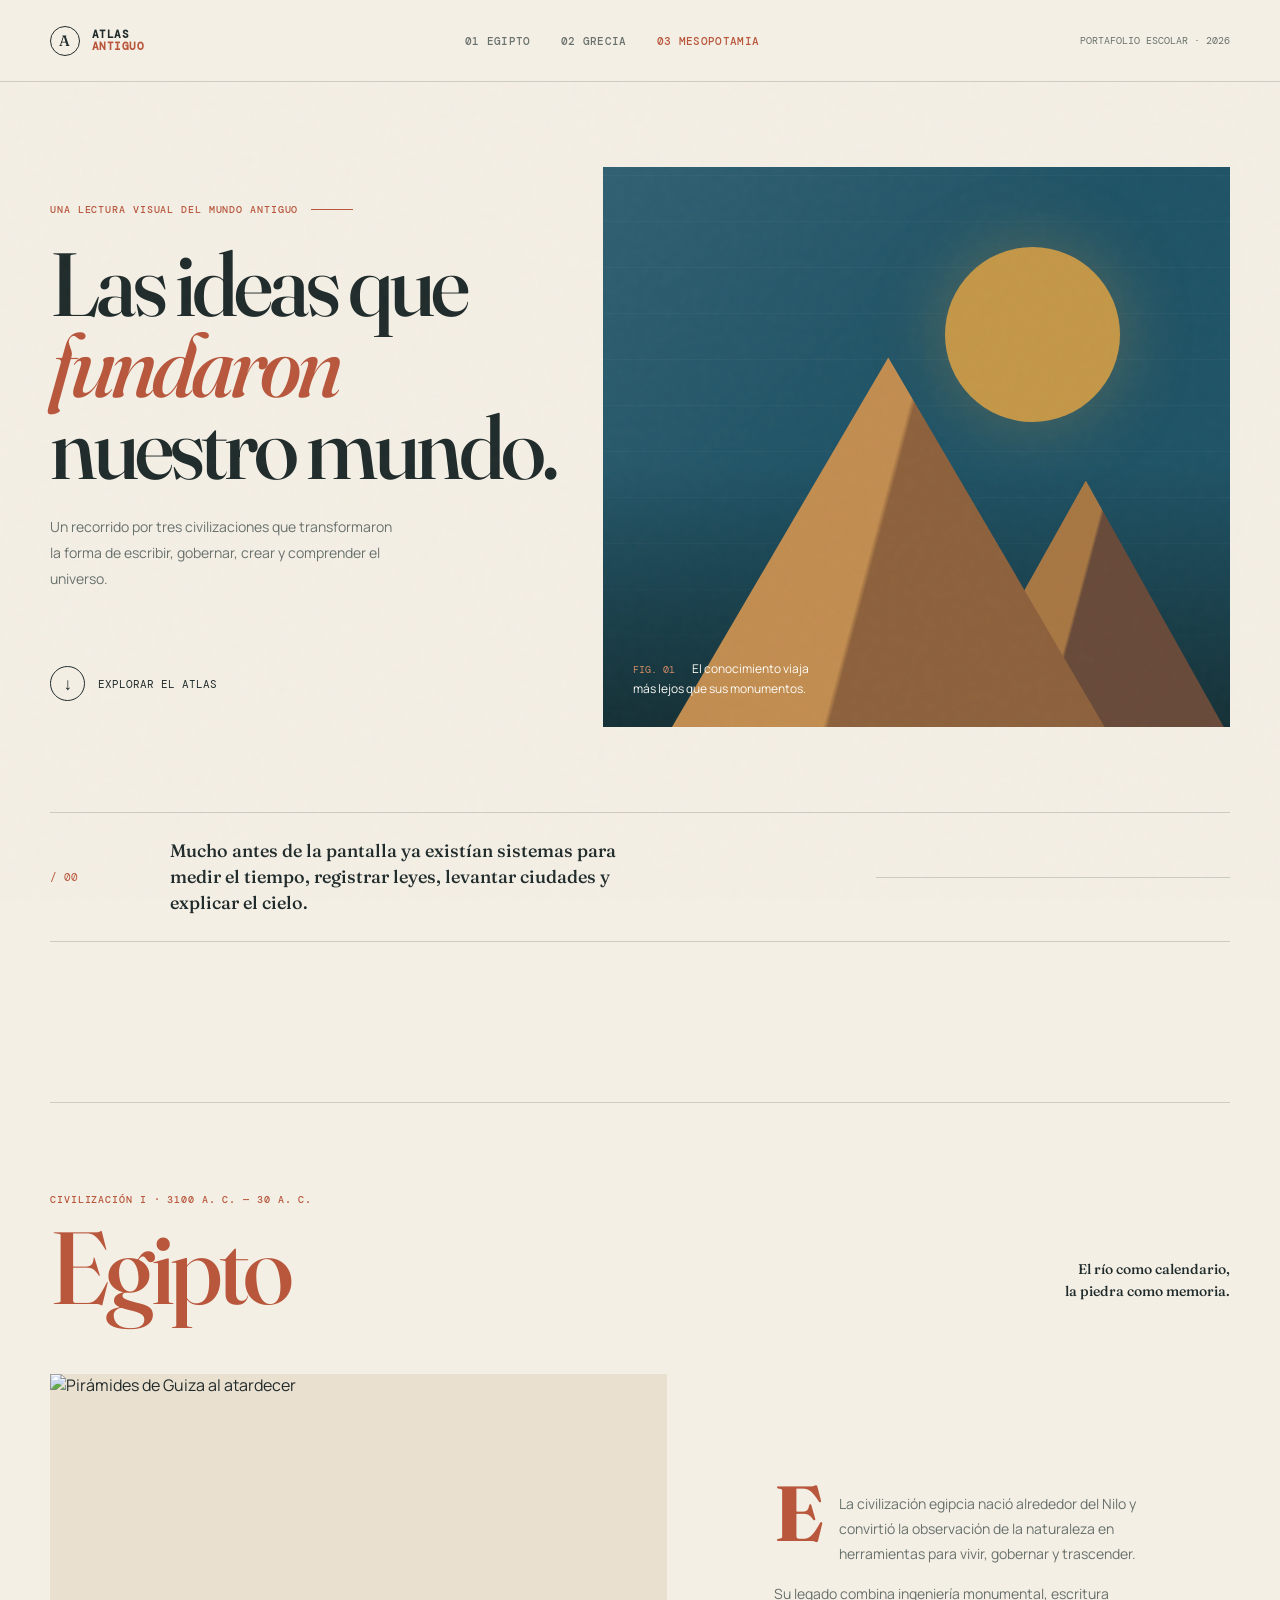
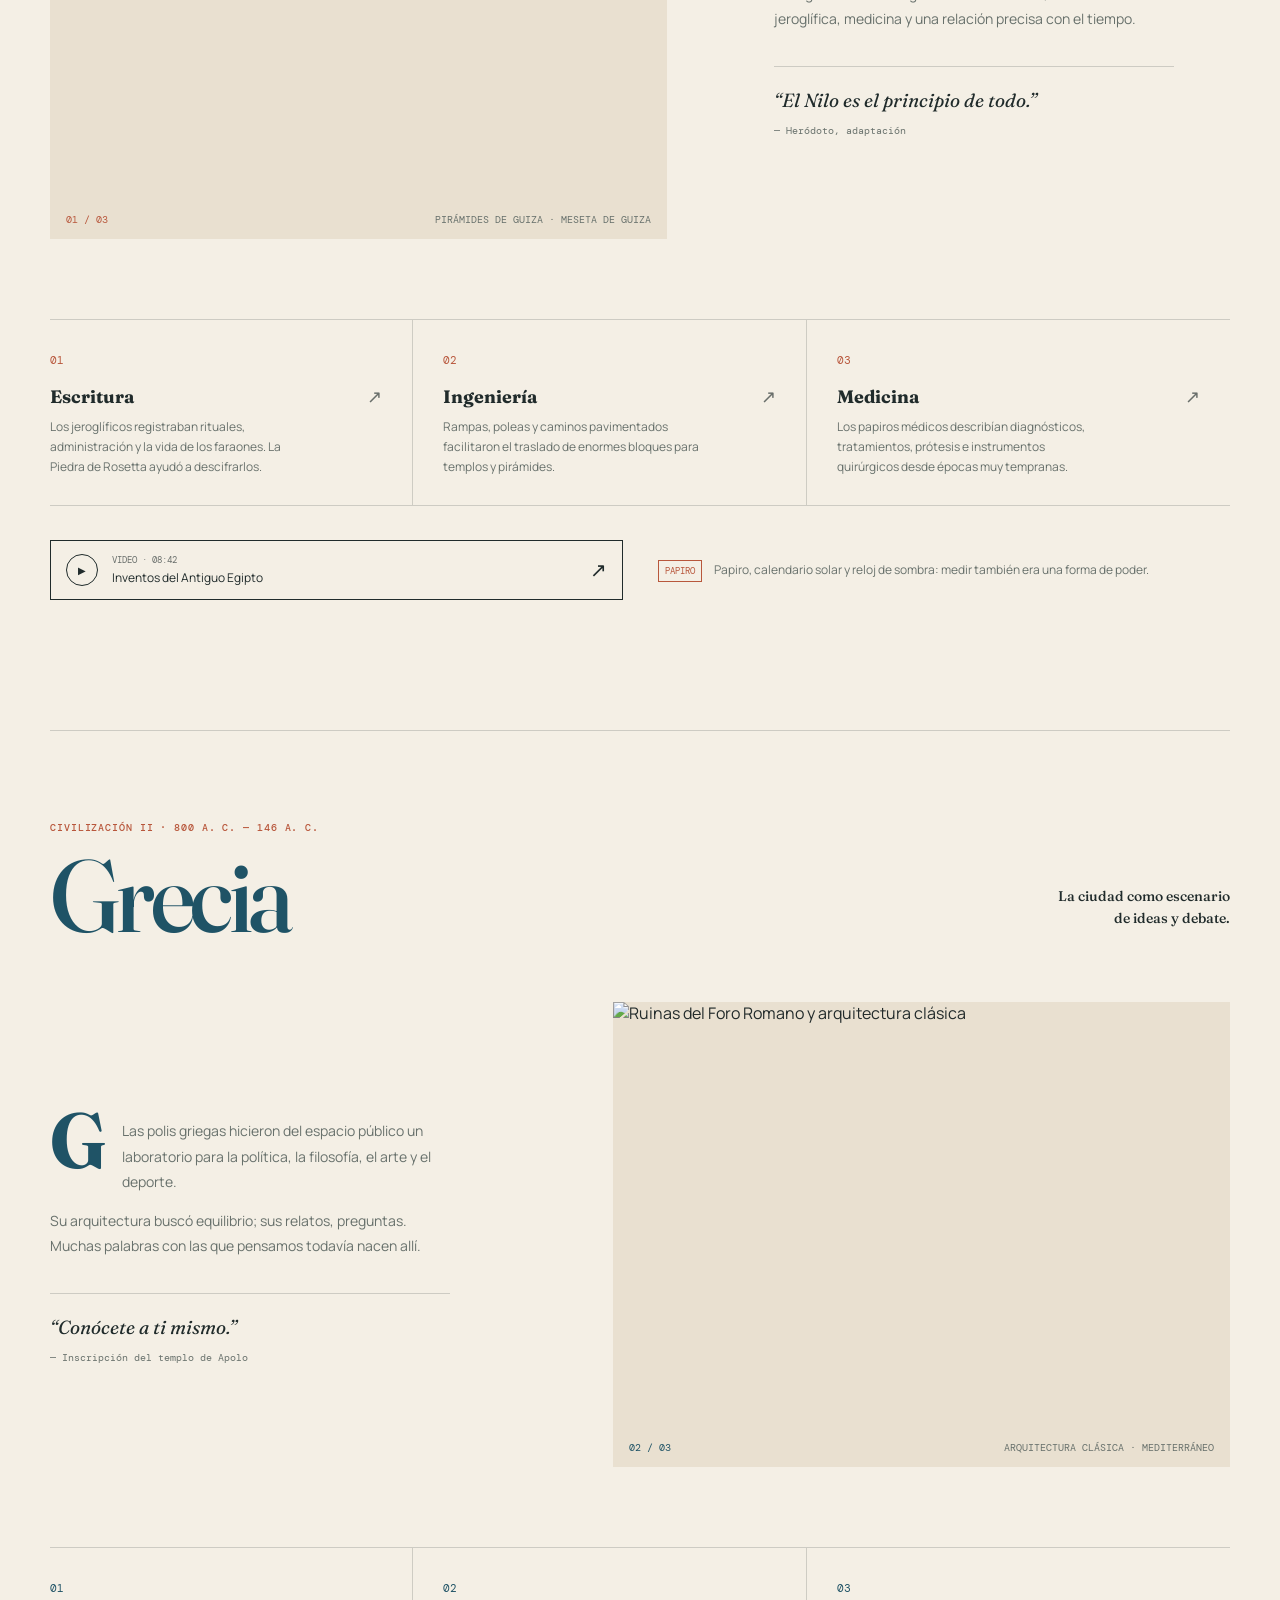
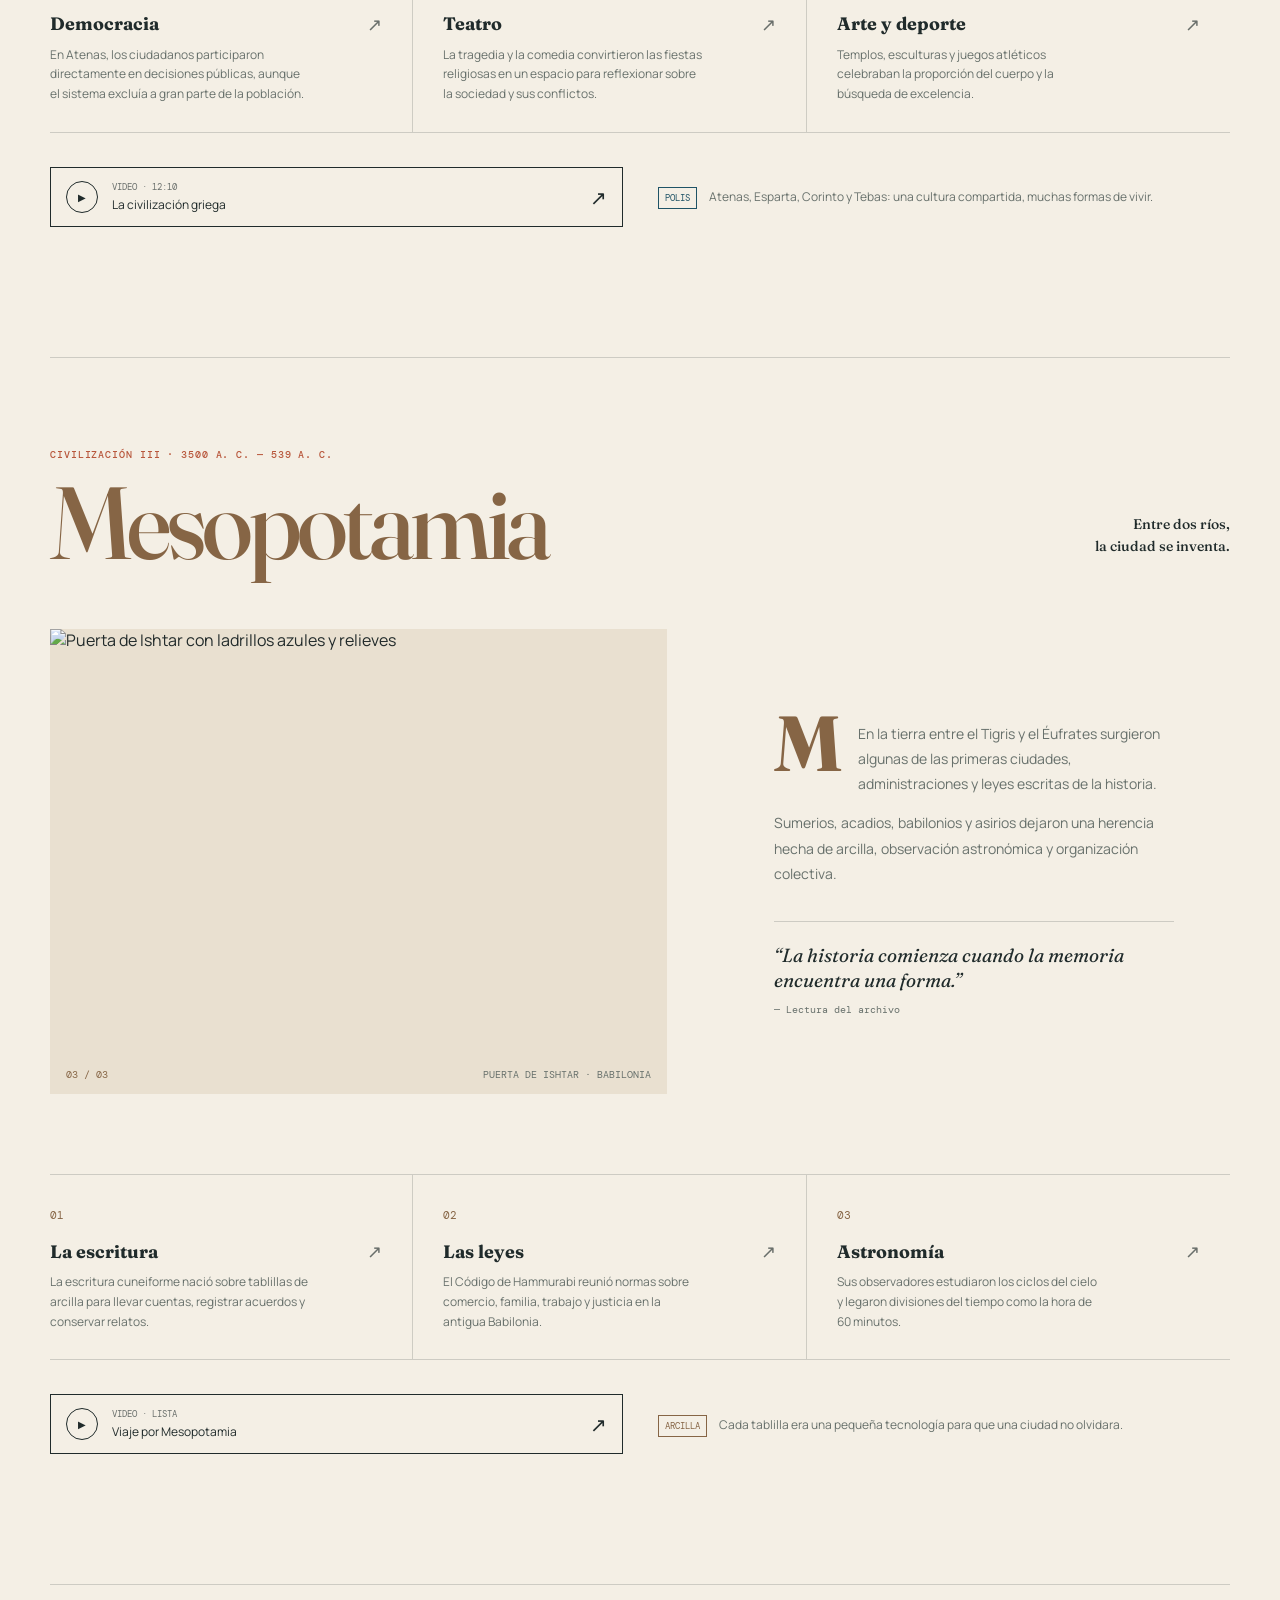
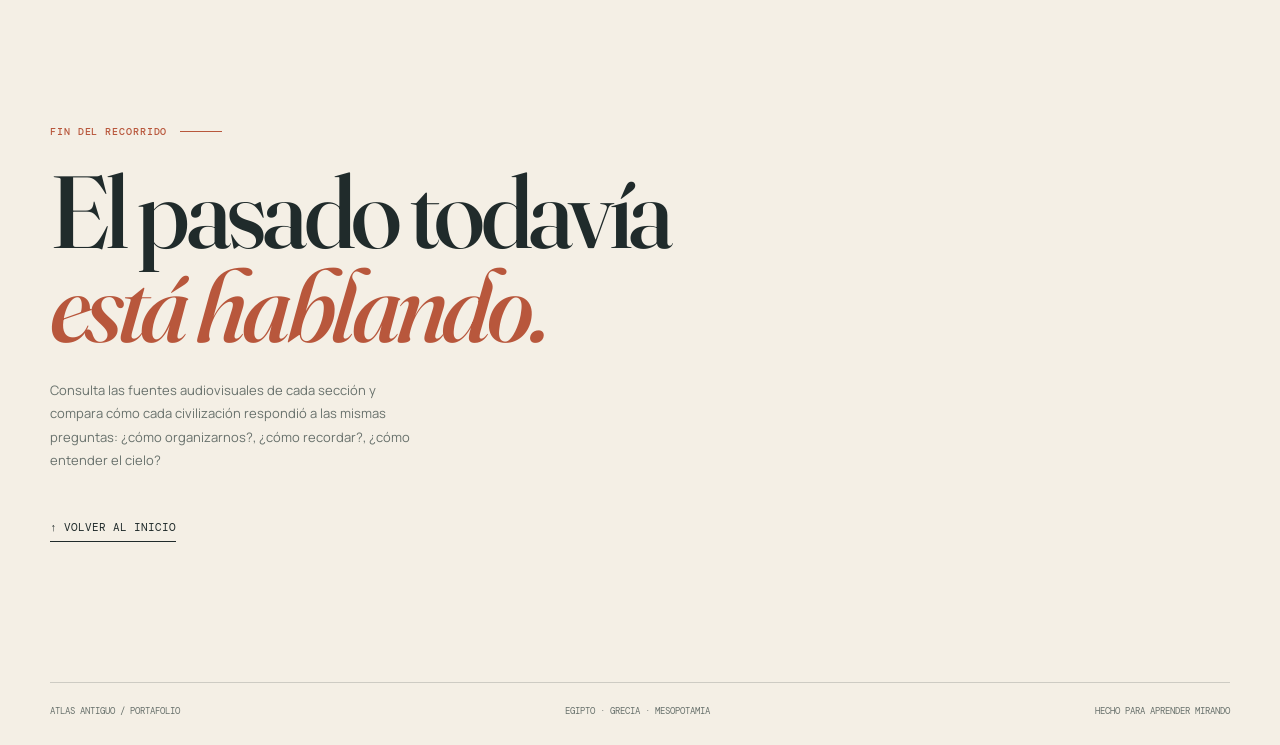
==== index.html @ bcba3683 "Add files via upload" ====
<!doctype html>
<html lang="es">
<head>
  <meta charset="utf-8">
  <meta name="viewport" content="width=device-width, initial-scale=1">
  <meta name="description" content="Portafolio visual sobre las civilizaciones de Egipto, Grecia y Mesopotamia.">
  <title>Atlas de las primeras civilizaciones</title>
  <link rel="preconnect" href="https://fonts.googleapis.com">
  <link rel="preconnect" href="https://fonts.gstatic.com" crossorigin>
  <link href="https://fonts.googleapis.com/css2?family=DM+Mono:wght@400;500&family=Fraunces:opsz,wght@9..144,500;9..144,700&family=Manrope:wght@400;600;700;800&display=swap" rel="stylesheet">
  <link rel="stylesheet" href="styles.css">
</head>
<body>
  <header class="site-header">
    <a class="brand" href="#inicio" aria-label="Volver al inicio">
      <span class="brand-mark">A</span>
      <span>Atlas<br><em>antiguo</em></span>
    </a>
    <nav class="main-nav" aria-label="Navegación principal">
      <a class="nav-link is-active" href="#egipto">01 Egipto</a>
      <a class="nav-link" href="#grecia">02 Grecia</a>
      <a class="nav-link" href="#mesopotamia">03 Mesopotamia</a>
    </nav>
    <span class="edition">Portafolio escolar · 2026</span>
  </header>

  <main id="inicio">
    <section class="hero section-shell">
      <div class="hero-copy reveal">
        <p class="eyebrow">Una lectura visual del mundo antiguo <span></span></p>
        <h1>Las ideas que<br><i>fundaron</i> nuestro mundo.</h1>
        <p class="hero-intro">Un recorrido por tres civilizaciones que transformaron la forma de escribir, gobernar, crear y comprender el universo.</p>
        <a class="scroll-cue" href="#egipto"><span>↓</span> Explorar el atlas</a>
      </div>
      <div class="hero-art reveal" aria-label="Ilustración de un mapa antiguo y una pirámide">
        <div class="sun-disc"></div>
        <div class="hero-grid"></div>
        <div class="pyramid pyramid-back"></div>
        <div class="pyramid pyramid-front"></div>
        <div class="hero-caption"><span>FIG. 01</span> El conocimiento viaja<br>más lejos que sus monumentos.</div>
      </div>
    </section>

    <section class="intro-strip section-shell">
      <span class="section-number">/ 00</span>
      <p>Mucho antes de la pantalla ya existían sistemas para medir el tiempo, registrar leyes, levantar ciudades y explicar el cielo.</p>
      <span class="intro-rule"></span>
    </section>

    <section class="civilization-section egypt section-shell" id="egipto">
      <div class="section-heading reveal">
        <div><p class="eyebrow">Civilización I · 3100 a. C. — 30 a. C.</p><h2>Egipto</h2></div>
        <p class="section-note">El río como calendario,<br>la piedra como memoria.</p>
      </div>
      <div class="feature-grid">
        <figure class="feature-image egypt-image reveal"><img src="https://images.unsplash.com/photo-1503177119275-0aa32b3a9368?auto=format&fit=crop&w=1400&q=85" alt="Pirámides de Guiza al atardecer"><figcaption><span>01 / 03</span> Pirámides de Guiza · Meseta de Guiza</figcaption></figure>
        <div class="feature-copy reveal"><p class="dropcap">E</p><p>La civilización egipcia nació alrededor del Nilo y convirtió la observación de la naturaleza en herramientas para vivir, gobernar y trascender.</p><p>Su legado combina ingeniería monumental, escritura jeroglífica, medicina y una relación precisa con el tiempo.</p><div class="quote">“El Nilo es el principio de todo.”<small>— Heródoto, adaptación</small></div></div>
      </div>
      <div class="fact-grid">
        <a class="fact-card" href="detalles.html#egipto-escritura"><span class="fact-index">01</span><h3>Escritura <b>↗</b></h3><p>Los jeroglíficos registraban rituales, administración y la vida de los faraones. La Piedra de Rosetta ayudó a descifrarlos.</p></a>
        <a class="fact-card" href="detalles.html#egipto-ingenieria"><span class="fact-index">02</span><h3>Ingeniería <b>↗</b></h3><p>Rampas, poleas y caminos pavimentados facilitaron el traslado de enormes bloques para templos y pirámides.</p></a>
        <a class="fact-card" href="detalles.html#egipto-medicina"><span class="fact-index">03</span><h3>Medicina <b>↗</b></h3><p>Los papiros médicos describían diagnósticos, tratamientos, prótesis e instrumentos quirúrgicos desde épocas muy tempranas.</p></a>
      </div>
      <div class="media-row"><a class="video-link" href="https://www.youtube.com/watch?v=WuzkJVhfCLo" target="_blank" rel="noopener noreferrer"><span class="play">▶</span><span><small>VIDEO · 08:42</small>Inventos del Antiguo Egipto</span><b>↗</b></a><div class="mini-note"><span class="stamp">PAPIRO</span> Papiro, calendario solar y reloj de sombra: medir también era una forma de poder.</div></div>
    </section>

    <section class="civilization-section greece section-shell" id="grecia">
      <div class="section-heading reveal"><div><p class="eyebrow">Civilización II · 800 a. C. — 146 a. C.</p><h2>Grecia</h2></div><p class="section-note">La ciudad como escenario<br>de ideas y debate.</p></div>
      <div class="feature-grid reverse">
        <div class="feature-copy reveal"><p class="dropcap">G</p><p>Las polis griegas hicieron del espacio público un laboratorio para la política, la filosofía, el arte y el deporte.</p><p>Su arquitectura buscó equilibrio; sus relatos, preguntas. Muchas palabras con las que pensamos todavía nacen allí.</p><div class="quote">“Conócete a ti mismo.”<small>— Inscripción del templo de Apolo</small></div></div>
        <figure class="feature-image greece-image reveal"><img src="https://images.unsplash.com/photo-1552832230-c0197dd311b5?auto=format&fit=crop&w=1400&q=85" alt="Ruinas del Foro Romano y arquitectura clásica"><figcaption><span>02 / 03</span> Arquitectura clásica · Mediterráneo</figcaption></figure>
      </div>
      <div class="fact-grid"><a class="fact-card" href="detalles.html#grecia-democracia"><span class="fact-index">01</span><h3>Democracia <b>↗</b></h3><p>En Atenas, los ciudadanos participaron directamente en decisiones públicas, aunque el sistema excluía a gran parte de la población.</p></a><a class="fact-card" href="detalles.html#grecia-teatro"><span class="fact-index">02</span><h3>Teatro <b>↗</b></h3><p>La tragedia y la comedia convirtieron las fiestas religiosas en un espacio para reflexionar sobre la sociedad y sus conflictos.</p></a><a class="fact-card" href="detalles.html#grecia-arte"><span class="fact-index">03</span><h3>Arte y deporte <b>↗</b></h3><p>Templos, esculturas y juegos atléticos celebraban la proporción del cuerpo y la búsqueda de excelencia.</p></a></div>
      <div class="media-row"><a class="video-link" href="https://www.youtube.com/watch?v=DWr_F-C-Vo4Y" target="_blank" rel="noopener noreferrer"><span class="play">▶</span><span><small>VIDEO · 12:10</small>La civilización griega</span><b>↗</b></a><div class="mini-note"><span class="stamp">POLIS</span> Atenas, Esparta, Corinto y Tebas: una cultura compartida, muchas formas de vivir.</div></div>
    </section>

    <section class="civilization-section mesopotamia section-shell" id="mesopotamia">
      <div class="section-heading reveal"><div><p class="eyebrow">Civilización III · 3500 a. C. — 539 a. C.</p><h2>Mesopotamia</h2></div><p class="section-note">Entre dos ríos,<br>la ciudad se inventa.</p></div>
      <div class="feature-grid">
        <figure class="feature-image meso-image reveal"><img src="https://upload.wikimedia.org/wikipedia/commons/thumb/6/6e/Ishtar_Gate%2C_Pergamon_Museum%2C_Berlin.jpg/1280px-Ishtar_Gate%2C_Pergamon_Museum%2C_Berlin.jpg" alt="Puerta de Ishtar con ladrillos azules y relieves"><figcaption><span>03 / 03</span> Puerta de Ishtar · Babilonia</figcaption></figure>
        <div class="feature-copy reveal"><p class="dropcap">M</p><p>En la tierra entre el Tigris y el Éufrates surgieron algunas de las primeras ciudades, administraciones y leyes escritas de la historia.</p><p>Sumerios, acadios, babilonios y asirios dejaron una herencia hecha de arcilla, observación astronómica y organización colectiva.</p><div class="quote">“La historia comienza cuando la memoria encuentra una forma.”<small>— Lectura del archivo</small></div></div>
      </div>
      <div class="fact-grid"><a class="fact-card" href="detalles.html#mesopotamia-escritura"><span class="fact-index">01</span><h3>La escritura <b>↗</b></h3><p>La escritura cuneiforme nació sobre tablillas de arcilla para llevar cuentas, registrar acuerdos y conservar relatos.</p></a><a class="fact-card" href="detalles.html#mesopotamia-leyes"><span class="fact-index">02</span><h3>Las leyes <b>↗</b></h3><p>El Código de Hammurabi reunió normas sobre comercio, familia, trabajo y justicia en la antigua Babilonia.</p></a><a class="fact-card" href="detalles.html#mesopotamia-astronomia"><span class="fact-index">03</span><h3>Astronomía <b>↗</b></h3><p>Sus observadores estudiaron los ciclos del cielo y legaron divisiones del tiempo como la hora de 60 minutos.</p></a></div>
      <div class="media-row"><a class="video-link" href="https://www.youtube.com/results?search_query=mesopotamia+civilizacion+historia" target="_blank" rel="noopener noreferrer"><span class="play">▶</span><span><small>VIDEO · LISTA</small>Viaje por Mesopotamia</span><b>↗</b></a><div class="mini-note"><span class="stamp">ARCILLA</span> Cada tablilla era una pequeña tecnología para que una ciudad no olvidara.</div></div>
    </section>

    <section class="closing section-shell"><p class="eyebrow">Fin del recorrido <span></span></p><h2>El pasado todavía<br><i>está hablando.</i></h2><p>Consulta las fuentes audiovisuales de cada sección y compara cómo cada civilización respondió a las mismas preguntas: ¿cómo organizarnos?, ¿cómo recordar?, ¿cómo entender el cielo?</p><a class="back-top" href="#inicio">↑ Volver al inicio</a></section>
  </main>
  <footer class="site-footer section-shell"><span>ATLAS ANTIGUO / PORTAFOLIO</span><span>Egipto · Grecia · Mesopotamia</span><span>Hecho para aprender mirando</span></footer>
  <script src="script.js"></script>
</body>
</html>
---- styles.css ----
:root {
  --ink: #202b2b;
  --muted: #68716c;
  --paper: #f4efe5;
  --paper-deep: #e9e0d0;
  --line: rgba(32, 43, 43, .18);
  --terracotta: #b8573c;
  --clay: #d28a66;
  --lapis: #1f5366;
  --gold: #c49748;
  --white: #fffdf8;
  --display: "Fraunces", Georgia, serif;
  --body: "Manrope", sans-serif;
  --mono: "DM Mono", monospace;
}
* { box-sizing: border-box; }
html { scroll-behavior: smooth; }
body { margin: 0; color: var(--ink); background: var(--paper); font-family: var(--body); }
body:before { content: ""; position: fixed; inset: 0; opacity: .08; pointer-events: none; background-image: url("data:image/svg+xml,%3Csvg viewBox='0 0 120 120' xmlns='http://www.w3.org/2000/svg'%3E%3Cfilter id='n'%3E%3CfeTurbulence type='fractalNoise' baseFrequency='.8' numOctaves='4' stitchTiles='stitch'/%3E%3C/filter%3E%3Crect width='100%25' height='100%25' filter='url(%23n)' opacity='.35'/%3E%3C/svg%3E"); z-index: 5; }
a { color: inherit; text-decoration: none; }
.section-shell { width: min(1180px, calc(100% - 72px)); margin-inline: auto; }
.site-header { height: 82px; border-bottom: 1px solid var(--line); display: flex; align-items: center; justify-content: space-between; padding: 0 max(36px, calc((100vw - 1180px) / 2)); position: sticky; top: 0; background: rgba(244,239,229,.91); -webkit-backdrop-filter: blur(16px); backdrop-filter: blur(16px); z-index: 10; }
.brand { display: flex; align-items: center; gap: 12px; font: 700 11px/1.05 var(--mono); letter-spacing: .04em; text-transform: uppercase; }
.brand em { color: var(--terracotta); font-style: normal; }
.brand-mark { display: grid; place-items: center; width: 30px; height: 30px; border: 1px solid var(--ink); border-radius: 50%; font: 500 15px var(--display); }
.main-nav { display: flex; gap: 30px; font: 500 11px var(--mono); text-transform: uppercase; letter-spacing: .03em; }
.nav-link { color: var(--muted); transition: color .2s ease; }
.nav-link:hover, .nav-link.is-active { color: var(--terracotta); }
.edition { font: 10px var(--mono); color: var(--muted); text-transform: uppercase; }
.hero { min-height: 730px; display: grid; grid-template-columns: .9fr 1.1fr; align-items: center; gap: 40px; }
.eyebrow { font: 500 10px var(--mono); text-transform: uppercase; letter-spacing: .09em; color: var(--terracotta); display: flex; gap: 13px; align-items: center; }
.eyebrow span { width: 42px; border-top: 1px solid currentColor; display: inline-block; }
h1, h2 { font: 500 clamp(58px, 7vw, 104px)/.91 var(--display); letter-spacing: -.045em; margin: 27px 0; }
h1 i, h2 i { color: var(--terracotta); font-weight: 500; }
.hero-intro { max-width: 345px; color: var(--muted); font-size: 14px; line-height: 1.85; }
.scroll-cue { margin-top: 60px; display: inline-flex; align-items: center; gap: 13px; font: 11px var(--mono); text-transform: uppercase; }
.scroll-cue span { display: grid; place-items: center; width: 35px; height: 35px; border: 1px solid var(--ink); border-radius: 50%; font-size: 17px; }
.hero-art { min-height: 560px; position: relative; overflow: hidden; background: var(--lapis); background-image: linear-gradient(135deg, rgba(255,255,255,.08), transparent 45%), repeating-linear-gradient(0deg, transparent 0 45px, rgba(255,255,255,.06) 46px); }
.hero-art:after { content: ""; position: absolute; left: 0; right: 0; bottom: 0; height: 47%; background: linear-gradient(transparent, rgba(20, 44, 48, .9)); }
.sun-disc { width: 175px; height: 175px; background: var(--gold); border-radius: 50%; position: absolute; top: 80px; right: 110px; box-shadow: 0 0 70px rgba(196,151,72,.35); }
.hero-grid { position: absolute; inset: 0; background: linear-gradient(90deg, transparent 49.8%, rgba(255,255,255,.09) 50%, transparent 50.2%), linear-gradient(0deg, transparent 49.8%, rgba(255,255,255,.09) 50%, transparent 50.2%); background-size: 95px 95px; transform: perspective(350px) rotateX(52deg) scale(1.7) translateY(90px); opacity: .75; }
.pyramid { position: absolute; bottom: 0; clip-path: polygon(50% 0, 100% 100%, 0 100%); }
.pyramid-front { width: 69%; height: 66%; left: 11%; background: linear-gradient(105deg, #c28d50 0 47%, #8d613c 48% 100%); z-index: 2; }
.pyramid-back { width: 44%; height: 44%; right: 1%; background: linear-gradient(105deg, #a77743 0 47%, #684a39 48% 100%); z-index: 1; }
.hero-caption { position: absolute; z-index: 3; bottom: 28px; left: 30px; color: var(--white); font: 12px/1.65 var(--body); }
.hero-caption span { font: 10px var(--mono); color: var(--clay); margin-right: 15px; }
.intro-strip { border-top: 1px solid var(--line); border-bottom: 1px solid var(--line); padding: 25px 0; display: grid; grid-template-columns: 90px 1fr 30%; align-items: center; gap: 30px; margin-bottom: 160px; }
.section-number { color: var(--terracotta); font: 11px var(--mono); }
.intro-strip p { font: 500 18px/1.45 var(--display); max-width: 500px; margin: 0; }
.intro-rule { border-top: 1px solid var(--line); }
.civilization-section { padding: 80px 0 130px; border-top: 1px solid var(--line); }
.egypt { --accent: var(--terracotta); }
.greece { --accent: var(--lapis); }
.mesopotamia { --accent: #866545; }
.section-heading { display: flex; justify-content: space-between; align-items: end; margin-bottom: 60px; }
.section-heading h2 { color: var(--accent); font-size: clamp(60px, 8vw, 110px); margin: 15px 0 0; }
.section-note { font: 500 14px/1.55 var(--display); text-align: right; margin: 0 0 12px; }
.feature-grid { display: grid; grid-template-columns: 1.15fr .85fr; gap: 9%; align-items: center; }
.feature-grid.reverse { grid-template-columns: .85fr 1.15fr; }
.feature-image { margin: 0; overflow: hidden; background: var(--paper-deep); }
.feature-image img { width: 100%; aspect-ratio: 1.45 / 1; display: block; object-fit: cover; filter: saturate(.82); transition: transform .6s ease; }
.feature-image:hover img { transform: scale(1.035); }
.feature-image figcaption { padding: 13px 16px; font: 10px var(--mono); text-transform: uppercase; color: var(--muted); display: flex; justify-content: space-between; }
.feature-image figcaption span { color: var(--accent); }
.feature-copy { max-width: 400px; font-size: 14px; line-height: 1.8; color: var(--muted); }
.dropcap { float: left; color: var(--accent); font: 700 78px/.78 var(--display); margin: 6px 15px 4px 0; }
.quote { margin-top: 35px; padding: 21px 0 0; border-top: 1px solid var(--line); color: var(--ink); font: italic 19px/1.3 var(--display); }
.quote small { display: block; color: var(--muted); font: 10px var(--mono); margin-top: 11px; }
.fact-grid { display: grid; grid-template-columns: repeat(3, 1fr); gap: 0; border-top: 1px solid var(--line); border-bottom: 1px solid var(--line); margin-top: 80px; }
.fact-card { display: block; padding: 27px 30px 28px 0; min-height: 170px; border-right: 1px solid var(--line); margin-right: 30px; transition: color .25s ease, transform .25s ease; }
.fact-card:hover { color: var(--accent); transform: translateY(-4px); }
.fact-card:last-child { border-right: 0; margin-right: 0; }
.fact-index { color: var(--accent); font: 11px var(--mono); }
.fact-card h3 { margin: 15px 0 9px; font: 700 18px var(--display); display: flex; justify-content: space-between; align-items: center; }
.fact-card h3 b { font: 400 18px var(--body); opacity: .65; }
.fact-card p { margin: 0; color: var(--muted); font-size: 12px; line-height: 1.65; max-width: 260px; }
.media-row { display: grid; grid-template-columns: 1fr 1fr; gap: 35px; margin-top: 34px; align-items: center; }
.video-link { display: flex; align-items: center; gap: 14px; border: 1px solid var(--ink); padding: 13px 15px; font-size: 12px; transition: background .2s, color .2s; }
.video-link:hover { background: var(--accent); color: var(--white); border-color: var(--accent); }
.play { width: 32px; height: 32px; border: 1px solid currentColor; display: grid; place-items: center; border-radius: 50%; font-size: 10px; }
.video-link small { display: block; font: 9px var(--mono); opacity: .65; margin-bottom: 3px; }
.video-link b { margin-left: auto; font-size: 20px; font-weight: 400; }
.mini-note { font: 12px/1.65 var(--body); color: var(--muted); }
.stamp { color: var(--accent); border: 1px solid var(--accent); padding: 4px 6px; font: 9px var(--mono); margin-right: 10px; }
.closing { border-top: 1px solid var(--line); padding: 130px 0 140px; max-width: 1180px; }
.closing h2 { color: var(--ink); font-size: clamp(55px, 8vw, 115px); }
.closing > p:not(.eyebrow) { max-width: 370px; color: var(--muted); line-height: 1.8; font-size: 13px; }
.back-top { display: inline-block; margin-top: 35px; font: 11px var(--mono); text-transform: uppercase; border-bottom: 1px solid var(--ink); padding-bottom: 7px; }
.site-footer { border-top: 1px solid var(--line); padding: 22px 0 28px; display: flex; justify-content: space-between; color: var(--muted); font: 9px var(--mono); text-transform: uppercase; }
.reveal { opacity: 0; transform: translateY(18px); transition: opacity .75s ease, transform .75s ease; }
.reveal.is-visible { opacity: 1; transform: none; }
@media (max-width: 800px) { .section-shell { width: min(100% - 36px, 560px); } .site-header { height: 68px; padding: 0 18px; } .main-nav { gap: 13px; font-size: 9px; } .edition { display: none; } .hero { display: flex; flex-direction: column; align-items: stretch; padding-top: 70px; gap: 55px; } h1 { font-size: 65px; } .atlas-explorer { margin-top: 42px; } .hero-art { min-height: 430px; margin-right: -18px; margin-left: -18px; } .sun-disc { width: 120px; height: 120px; right: 60px; top: 55px; } .intro-strip { margin-bottom: 80px; grid-template-columns: 45px 1fr; gap: 16px; } .intro-rule { display: none; } .intro-strip p { font-size: 16px; } .civilization-section { padding: 60px 0 85px; } .section-heading { align-items: start; flex-direction: column; margin-bottom: 40px; } .section-heading h2 { font-size: 75px; } .section-note { text-align: left; } .feature-grid, .feature-grid.reverse { grid-template-columns: 1fr; gap: 38px; } .feature-grid.reverse .feature-image { order: -1; } .feature-copy { max-width: none; } .fact-grid, .media-row { grid-template-columns: 1fr; } .fact-card { border-right: 0; border-bottom: 1px solid var(--line); margin: 0; min-height: 0; padding: 24px 0; } .fact-card:last-child { border-bottom: 0; } .site-footer { flex-direction: column; gap: 11px; } }
@media (max-width: 430px) { .main-nav { gap: 9px; } .main-nav .nav-link { font-size: 8px; } .brand { font-size: 9px; } }
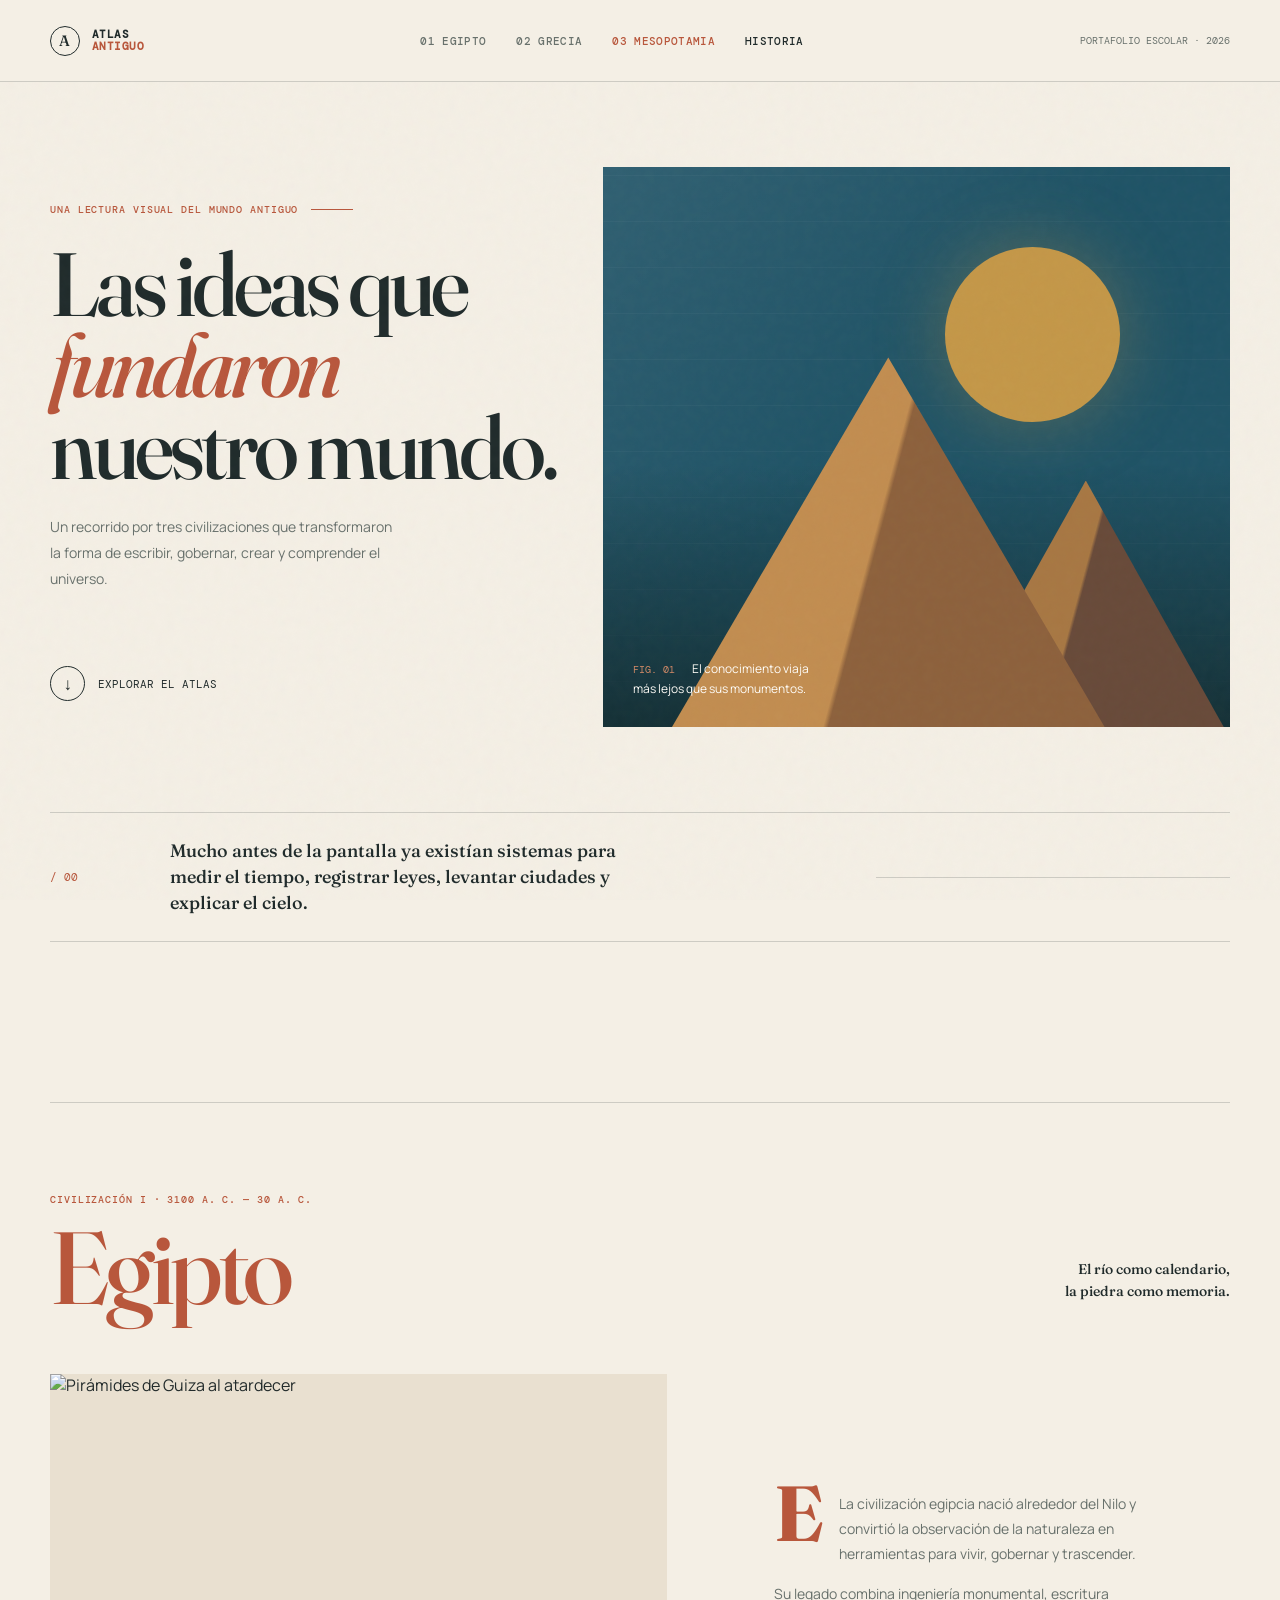
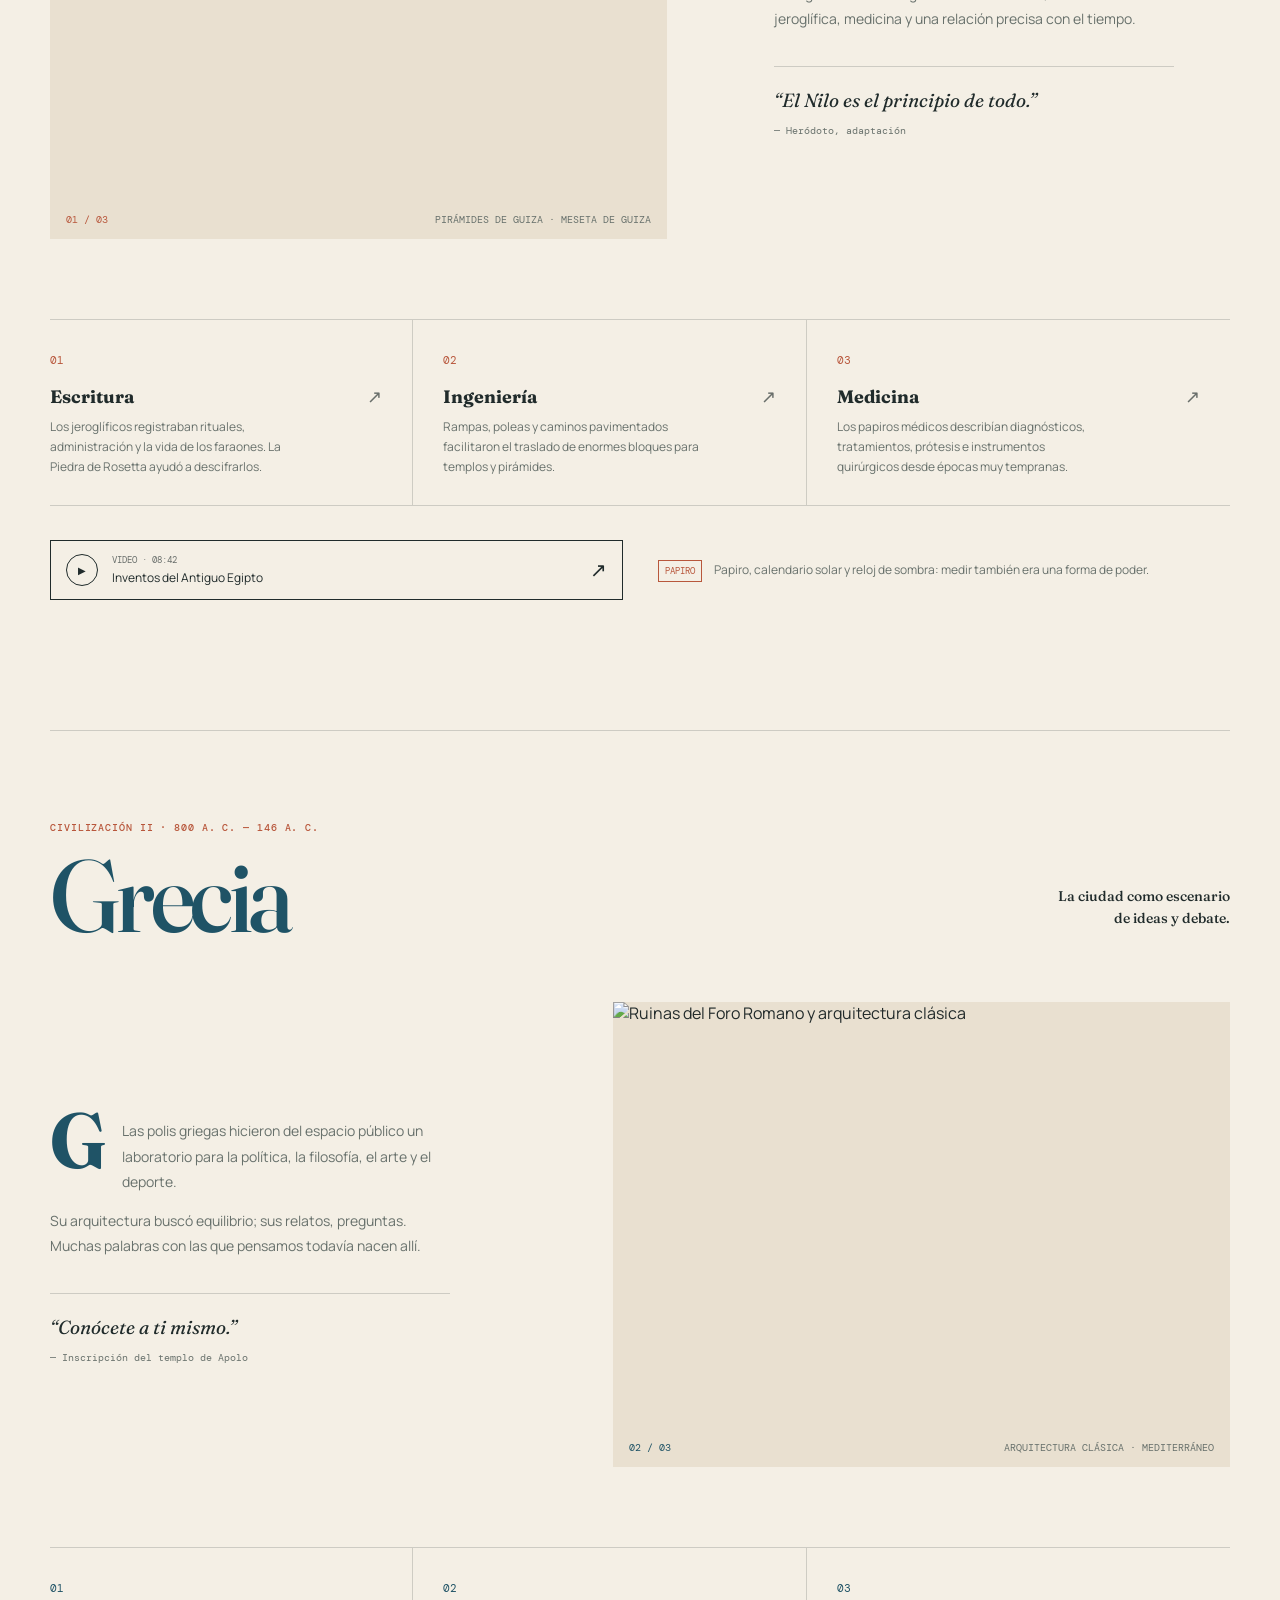
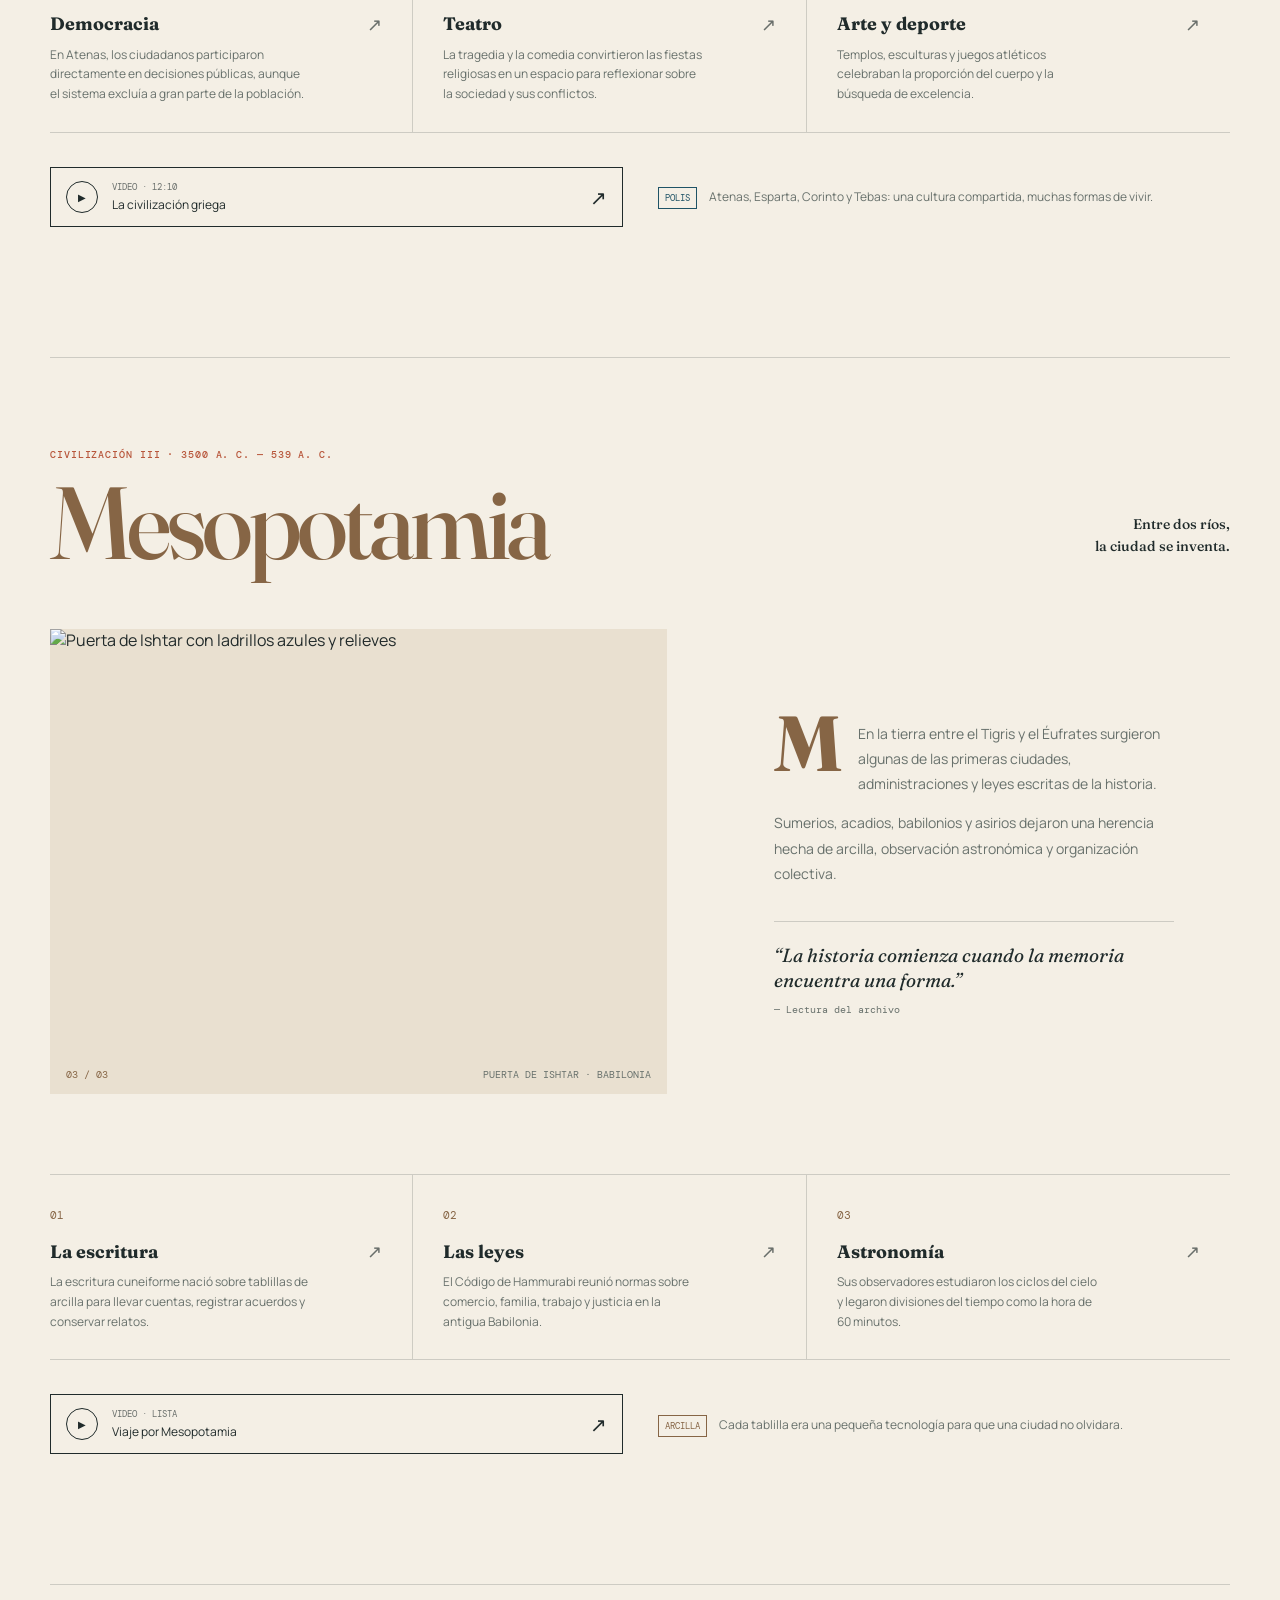
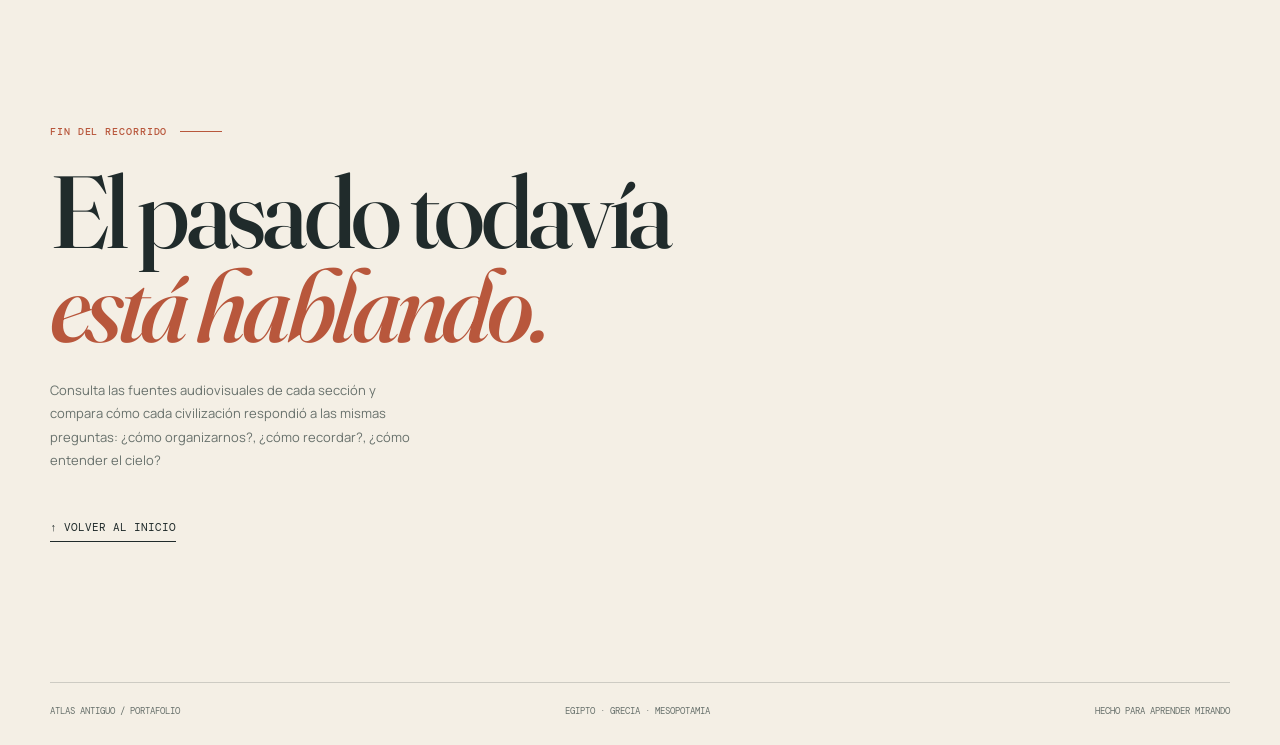
==== commit e69063fc: "Update index.html" ====
--- a/index.html
+++ b/index.html
@@ -20,6 +20,7 @@
       <a class="nav-link is-active" href="#egipto">01 Egipto</a>
       <a class="nav-link" href="#grecia">02 Grecia</a>
       <a class="nav-link" href="#mesopotamia">03 Mesopotamia</a>
+      <a href="historia.html">Historia</a>
     </nav>
     <span class="edition">Portafolio escolar · 2026</span>
   </header>
@@ -89,4 +90,4 @@
   <footer class="site-footer section-shell"><span>ATLAS ANTIGUO / PORTAFOLIO</span><span>Egipto · Grecia · Mesopotamia</span><span>Hecho para aprender mirando</span></footer>
   <script src="script.js"></script>
 </body>
-</html>+</html>
--- a/styles.css
+++ b/styles.css
@@ -75,6 +75,17 @@
 .fact-card h3 b { font: 400 18px var(--body); opacity: .65; }
 .fact-card p { margin: 0; color: var(--muted); font-size: 12px; line-height: 1.65; max-width: 260px; }
 .media-row { display: grid; grid-template-columns: 1fr 1fr; gap: 35px; margin-top: 34px; align-items: center; }
+.map-card { display: grid; grid-template-columns: .9fr 1.1fr; gap: 38px; align-items: center; border-top: 1px solid var(--line); border-bottom: 1px solid var(--line); margin-top: 58px; padding: 22px 0; }
+.map-card figure { margin: 0; background: var(--paper-deep); }
+.map-card img { display: block; width: 100%; height: 190px; object-fit: cover; filter: saturate(.7) contrast(.92); }
+.map-card figcaption { padding: 10px 13px; color: var(--muted); font: 9px var(--mono); text-transform: uppercase; }
+.map-card h3 { margin: 10px 0 8px; font: 700 22px var(--display); color: var(--accent); }
+.map-card p { max-width: 500px; margin: 0 0 15px; color: var(--muted); font-size: 12px; line-height: 1.7; }
+.map-card a, .source-row a { color: var(--ink); font: 10px var(--mono); text-transform: uppercase; border-bottom: 1px solid currentColor; padding-bottom: 5px; }
+.map-note { color: var(--accent); font: 10px var(--mono); text-transform: uppercase; }
+.source-row { display: flex; align-items: center; gap: 18px; border-bottom: 1px solid var(--line); padding: 22px 0; margin-top: 34px; }
+.source-row strong { max-width: 650px; font: 500 16px/1.4 var(--display); }
+.source-row a { margin-left: auto; white-space: nowrap; }
 .video-link { display: flex; align-items: center; gap: 14px; border: 1px solid var(--ink); padding: 13px 15px; font-size: 12px; transition: background .2s, color .2s; }
 .video-link:hover { background: var(--accent); color: var(--white); border-color: var(--accent); }
 .play { width: 32px; height: 32px; border: 1px solid currentColor; display: grid; place-items: center; border-radius: 50%; font-size: 10px; }
@@ -89,5 +100,5 @@
 .site-footer { border-top: 1px solid var(--line); padding: 22px 0 28px; display: flex; justify-content: space-between; color: var(--muted); font: 9px var(--mono); text-transform: uppercase; }
 .reveal { opacity: 0; transform: translateY(18px); transition: opacity .75s ease, transform .75s ease; }
 .reveal.is-visible { opacity: 1; transform: none; }
-@media (max-width: 800px) { .section-shell { width: min(100% - 36px, 560px); } .site-header { height: 68px; padding: 0 18px; } .main-nav { gap: 13px; font-size: 9px; } .edition { display: none; } .hero { display: flex; flex-direction: column; align-items: stretch; padding-top: 70px; gap: 55px; } h1 { font-size: 65px; } .atlas-explorer { margin-top: 42px; } .hero-art { min-height: 430px; margin-right: -18px; margin-left: -18px; } .sun-disc { width: 120px; height: 120px; right: 60px; top: 55px; } .intro-strip { margin-bottom: 80px; grid-template-columns: 45px 1fr; gap: 16px; } .intro-rule { display: none; } .intro-strip p { font-size: 16px; } .civilization-section { padding: 60px 0 85px; } .section-heading { align-items: start; flex-direction: column; margin-bottom: 40px; } .section-heading h2 { font-size: 75px; } .section-note { text-align: left; } .feature-grid, .feature-grid.reverse { grid-template-columns: 1fr; gap: 38px; } .feature-grid.reverse .feature-image { order: -1; } .feature-copy { max-width: none; } .fact-grid, .media-row { grid-template-columns: 1fr; } .fact-card { border-right: 0; border-bottom: 1px solid var(--line); margin: 0; min-height: 0; padding: 24px 0; } .fact-card:last-child { border-bottom: 0; } .site-footer { flex-direction: column; gap: 11px; } }
+@media (max-width: 800px) { .section-shell { width: min(100% - 36px, 560px); } .site-header { height: 68px; padding: 0 18px; } .main-nav { gap: 13px; font-size: 9px; } .edition { display: none; } .hero { display: flex; flex-direction: column; align-items: stretch; padding-top: 70px; gap: 55px; } h1 { font-size: 65px; } .atlas-explorer { margin-top: 42px; } .hero-art { min-height: 430px; margin-right: -18px; margin-left: -18px; } .sun-disc { width: 120px; height: 120px; right: 60px; top: 55px; } .intro-strip { margin-bottom: 80px; grid-template-columns: 45px 1fr; gap: 16px; } .intro-rule { display: none; } .intro-strip p { font-size: 16px; } .civilization-section { padding: 60px 0 85px; } .section-heading { align-items: start; flex-direction: column; margin-bottom: 40px; } .section-heading h2 { font-size: 75px; } .section-note { text-align: left; } .feature-grid, .feature-grid.reverse { grid-template-columns: 1fr; gap: 38px; } .feature-grid.reverse .feature-image { order: -1; } .feature-copy { max-width: none; } .fact-grid, .media-row { grid-template-columns: 1fr; } .map-card { grid-template-columns: 1fr; gap: 18px; margin-top: 40px; } .map-card img { height: 180px; } .source-row { align-items: flex-start; flex-direction: column; gap: 12px; } .source-row a { margin-left: 0; } .fact-card { border-right: 0; border-bottom: 1px solid var(--line); margin: 0; min-height: 0; padding: 24px 0; } .fact-card:last-child { border-bottom: 0; } .site-footer { flex-direction: column; gap: 11px; } }
 @media (max-width: 430px) { .main-nav { gap: 9px; } .main-nav .nav-link { font-size: 8px; } .brand { font-size: 9px; } }
